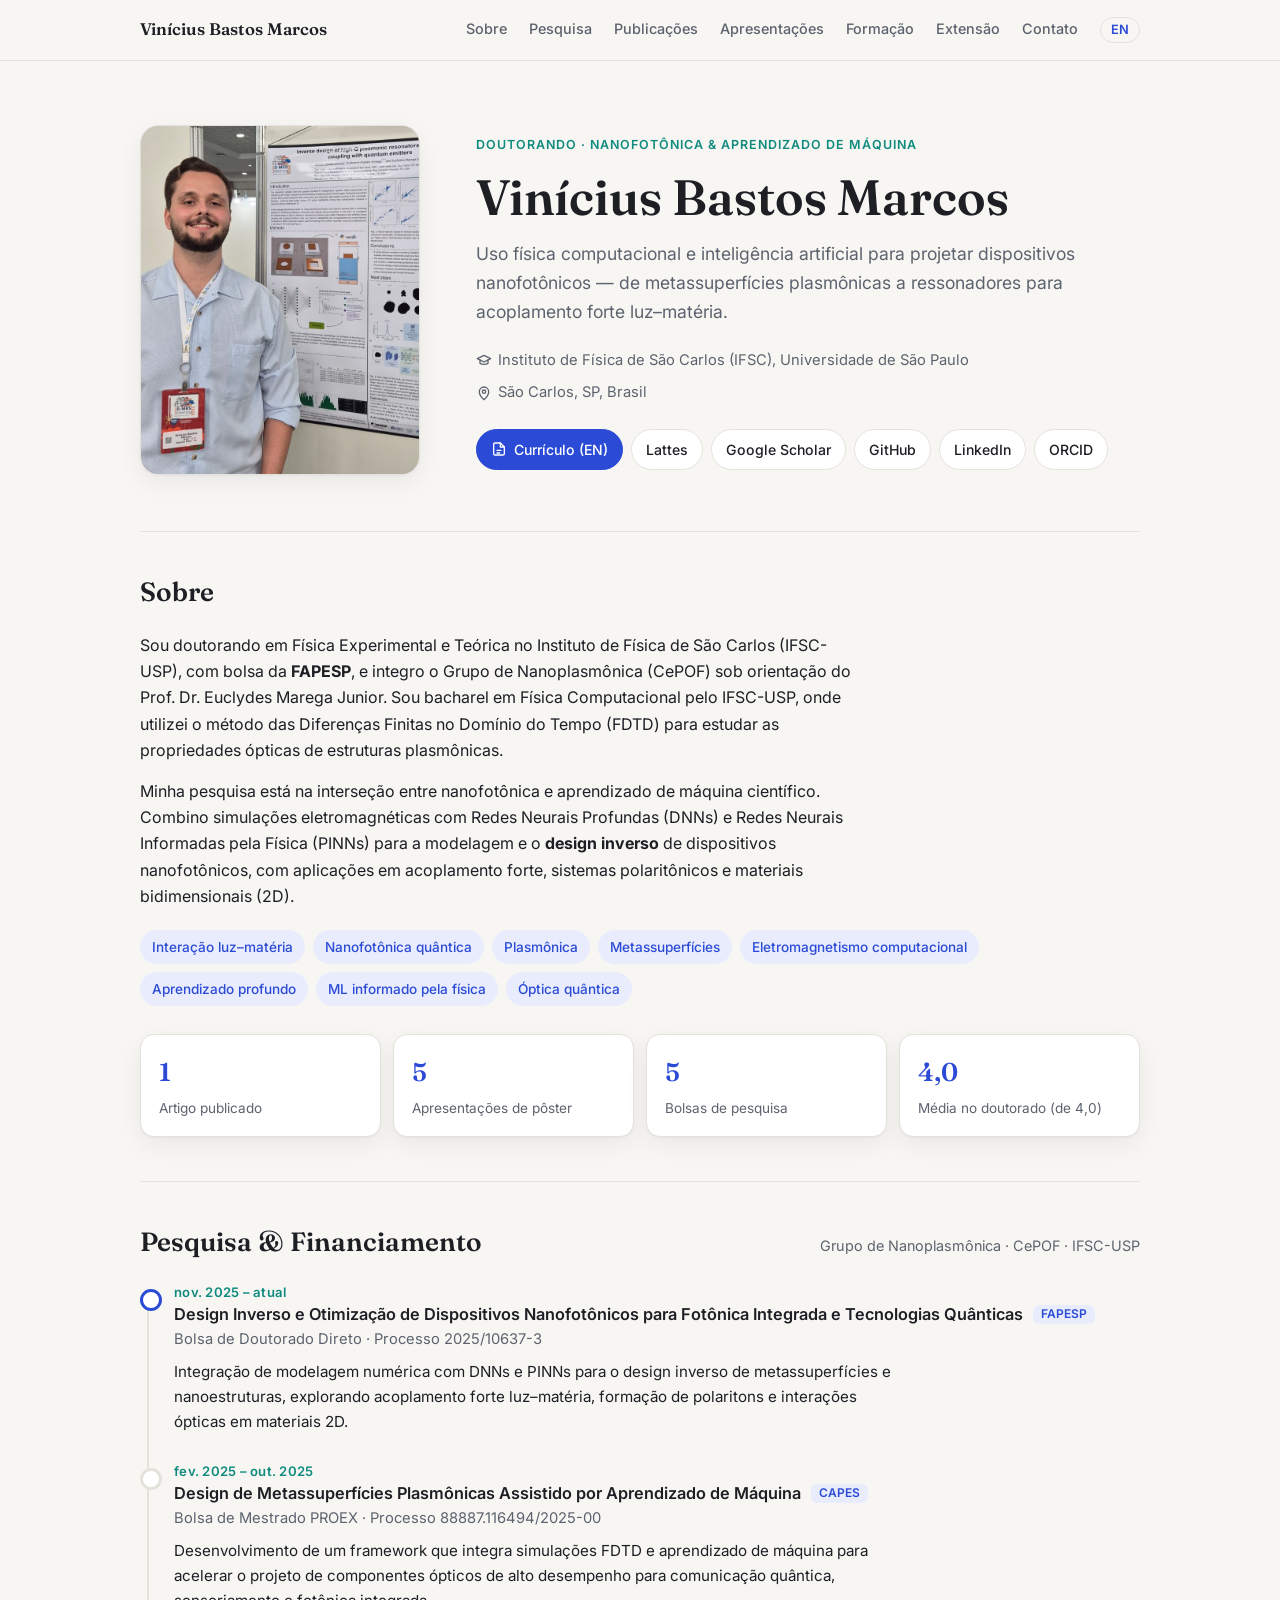
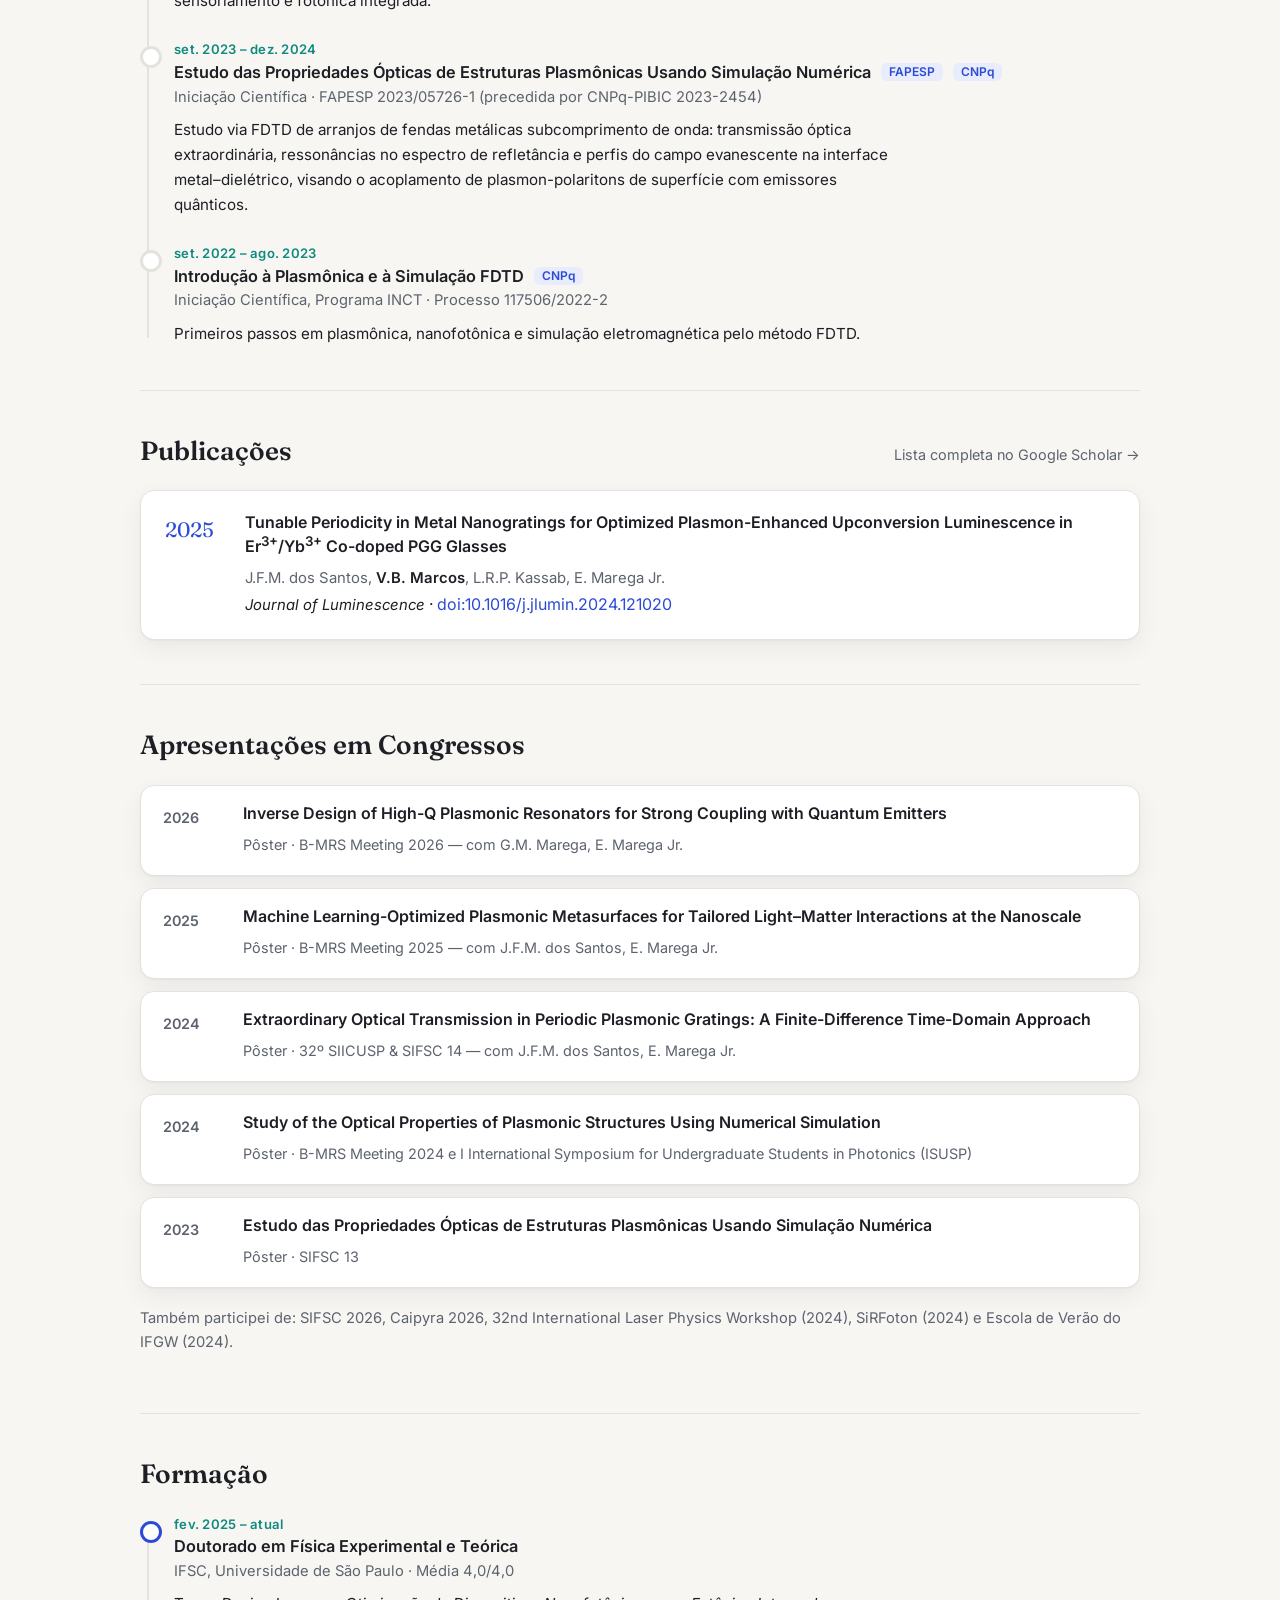
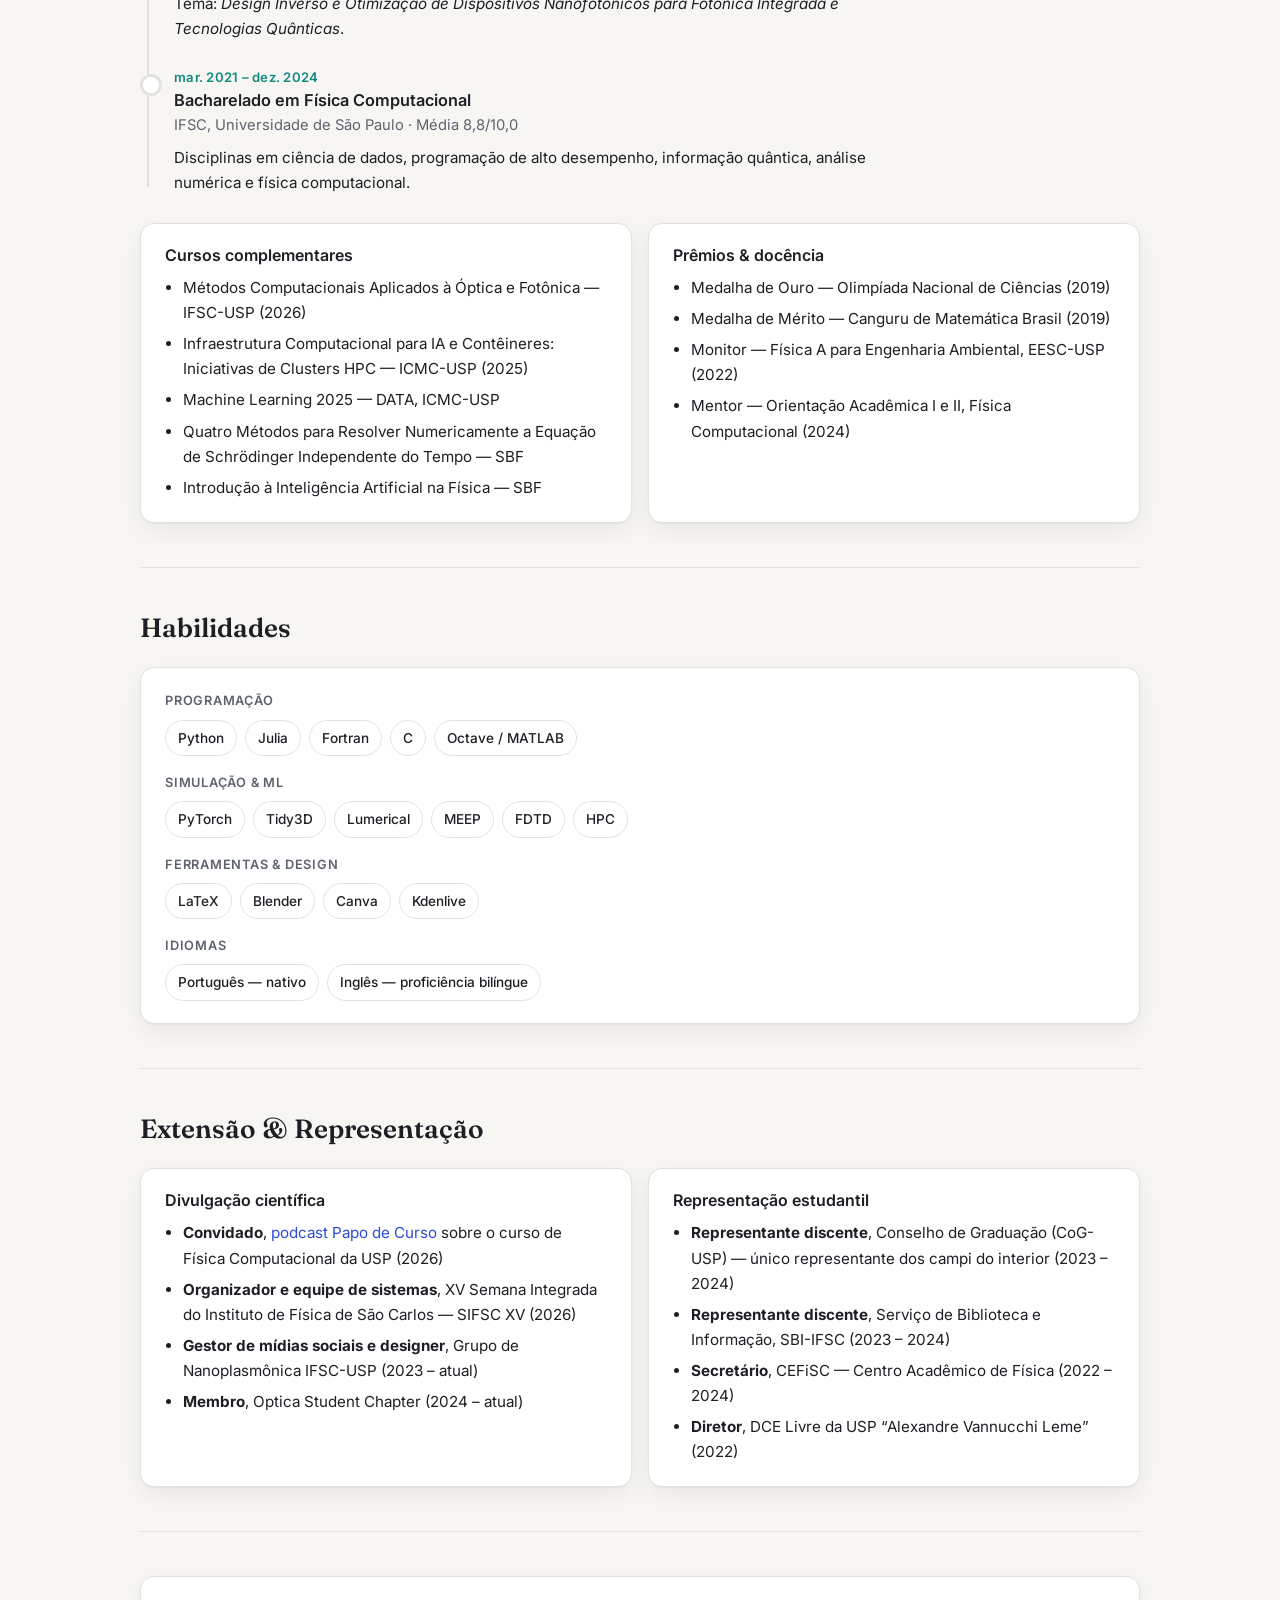
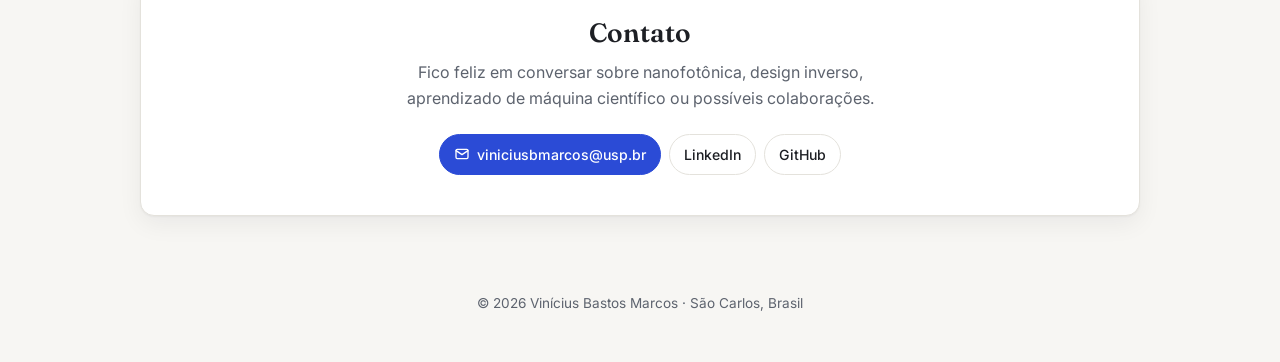
==== pt.html @ 175c8838 "Add Portuguese version of the website Add pt.html with the full site translated to Portuguese and a " ====
<!DOCTYPE html>
<html lang="pt-BR">
<head>
<meta charset="UTF-8">
<meta name="viewport" content="width=device-width, initial-scale=1">
<title>Vinícius Bastos Marcos</title>
<meta name="description" content="Vinícius Bastos Marcos — doutorando em Física no IFSC-USP, pesquisando nanofotônica, metassuperfícies e aprendizado de máquina para design inverso.">
<meta property="og:title" content="Vinícius Bastos Marcos">
<meta property="og:description" content="Nanofotônica · Metassuperfícies · Aprendizado de Máquina Científico — IFSC, Universidade de São Paulo">
<meta property="og:image" content="sbpmat26.jpeg">
<link rel="alternate" hreflang="en" href="https://vinibastosm.github.io/">
<link rel="alternate" hreflang="pt-BR" href="https://vinibastosm.github.io/pt.html">

<link rel="preconnect" href="https://fonts.googleapis.com">
<link rel="preconnect" href="https://fonts.gstatic.com" crossorigin>
<link href="https://fonts.googleapis.com/css2?family=Fraunces:opsz,wght@9..144,500;9..144,600&family=Inter:wght@400;500;600&display=swap" rel="stylesheet">

<style>
:root{
  --bg:#f7f6f3;
  --surface:#ffffff;
  --text:#1d1f24;
  --muted:#5d636e;
  --border:#e4e2dc;
  --accent:#2b4bd6;
  --accent-soft:#e8ecfc;
  --accent-2:#0f8a7e;
  --shadow:0 1px 2px rgba(20,20,30,.04),0 8px 24px rgba(20,20,30,.06);
}
@media (prefers-color-scheme: dark){
  :root{
    --bg:#0f1115;
    --surface:#171a21;
    --text:#e7e8eb;
    --muted:#9aa1ad;
    --border:#272b35;
    --accent:#8ea4ff;
    --accent-soft:#1d2440;
    --accent-2:#4fd1c0;
    --shadow:0 1px 2px rgba(0,0,0,.3),0 8px 24px rgba(0,0,0,.25);
  }
}

*{box-sizing:border-box}
html{scroll-behavior:smooth;scroll-padding-top:72px}
body{
  margin:0;
  font-family:"Inter",-apple-system,BlinkMacSystemFont,"Segoe UI",Roboto,Arial,sans-serif;
  font-size:16px;
  line-height:1.65;
  color:var(--text);
  background:var(--bg);
  -webkit-font-smoothing:antialiased;
}
a{color:var(--accent);text-decoration:none}
a:hover{text-decoration:underline}
h1,h2,h3{font-family:"Fraunces",Georgia,serif;font-weight:600;line-height:1.2;margin:0}

.wrap{max-width:1040px;margin:0 auto;padding:0 20px}

/* ---------- nav ---------- */
nav{
  position:sticky;top:0;z-index:10;
  background:color-mix(in srgb,var(--bg) 85%,transparent);
  backdrop-filter:blur(10px);
  border-bottom:1px solid var(--border);
}
nav .wrap{display:flex;align-items:center;justify-content:space-between;height:60px;gap:16px}
.brand{font-family:"Fraunces",serif;font-weight:600;color:var(--text);font-size:1.05rem;white-space:nowrap}
.brand:hover{text-decoration:none}
.nav-links{display:flex;gap:22px;overflow-x:auto;scrollbar-width:none}
.nav-links::-webkit-scrollbar{display:none}
.nav-links a{color:var(--muted);font-size:.9rem;font-weight:500;white-space:nowrap}
.nav-links a:hover{color:var(--text);text-decoration:none}
.nav-links a.lang{
  color:var(--accent);font-weight:600;font-size:.8rem;
  border:1px solid var(--border);border-radius:999px;padding:1px 10px;
}
.nav-links a.lang:hover{border-color:var(--accent)}

/* ---------- hero ---------- */
.hero{
  display:grid;grid-template-columns:280px 1fr;gap:56px;align-items:center;
  padding:64px 0 56px;
}
.photo{
  width:100%;aspect-ratio:4/5;object-fit:cover;object-position:20% 15%;
  border-radius:18px;box-shadow:var(--shadow);
  border:1px solid var(--border);
}
.eyebrow{
  display:inline-block;font-size:.78rem;font-weight:600;letter-spacing:.08em;text-transform:uppercase;
  color:var(--accent-2);margin-bottom:12px;
}
.hero h1{font-size:clamp(2.1rem,5vw,3.1rem);margin-bottom:12px}
.hero .lead{font-size:1.1rem;color:var(--muted);max-width:56ch;margin:0 0 22px}
.meta{display:flex;flex-wrap:wrap;gap:8px 18px;color:var(--muted);font-size:.92rem;margin-bottom:24px}
.meta span{display:inline-flex;align-items:center;gap:6px}
.meta svg{width:16px;height:16px;flex:none}

.links{display:flex;flex-wrap:wrap;gap:8px}
.btn{
  display:inline-flex;align-items:center;gap:7px;
  padding:8px 14px;border-radius:999px;font-size:.88rem;font-weight:500;
  border:1px solid var(--border);background:var(--surface);color:var(--text);
  transition:border-color .15s,transform .15s;
}
.btn:hover{text-decoration:none;border-color:var(--accent);transform:translateY(-1px)}
.btn svg{width:16px;height:16px}
.btn.primary{background:var(--accent);border-color:var(--accent);color:#fff}
@media (prefers-color-scheme: dark){.btn.primary{color:#0f1115}}

/* ---------- sections ---------- */
section{padding:44px 0;border-top:1px solid var(--border)}
.section-head{display:flex;align-items:baseline;justify-content:space-between;gap:16px;margin-bottom:24px}
section h2{font-size:1.65rem}
.section-head .aside{color:var(--muted);font-size:.9rem}

.card{
  background:var(--surface);border:1px solid var(--border);border-radius:14px;
  padding:22px 24px;box-shadow:var(--shadow);
}
.prose p{margin:0 0 14px;max-width:72ch}
.prose p:last-child{margin-bottom:0}

.chips{display:flex;flex-wrap:wrap;gap:8px;margin-top:20px}
.chip{
  font-size:.85rem;font-weight:500;padding:6px 12px;border-radius:999px;
  background:var(--accent-soft);color:var(--accent);
}

/* highlight stats */
.stats{display:grid;grid-template-columns:repeat(4,1fr);gap:12px;margin-top:28px}
.stat{padding:16px 18px}
.stat b{display:block;font-family:"Fraunces",serif;font-size:1.6rem;font-weight:600;color:var(--accent)}
.stat span{font-size:.85rem;color:var(--muted)}

/* timeline */
.timeline{list-style:none;margin:0;padding:0;position:relative}
.timeline::before{content:"";position:absolute;left:7px;top:8px;bottom:8px;width:2px;background:var(--border)}
.timeline li{position:relative;padding:0 0 26px 34px}
.timeline li:last-child{padding-bottom:0}
.timeline li::before{
  content:"";position:absolute;left:0;top:7px;width:16px;height:16px;border-radius:50%;
  background:var(--surface);border:3px solid var(--accent);
}
.timeline li.past::before{border-color:var(--border)}
.when{font-size:.82rem;font-weight:600;color:var(--accent-2);letter-spacing:.02em}
.timeline h3{font-family:"Inter",sans-serif;font-size:1.02rem;font-weight:600;margin:2px 0 2px}
.timeline .org{color:var(--muted);font-size:.92rem}
.timeline p{margin:8px 0 0;font-size:.95rem;max-width:72ch}
.tag{
  display:inline-block;font-size:.75rem;font-weight:600;padding:2px 8px;border-radius:6px;
  background:var(--accent-soft);color:var(--accent);margin-left:6px;vertical-align:2px;
}

/* publications */
.pub{display:grid;grid-template-columns:64px 1fr;gap:16px}
.pub .year{font-family:"Fraunces",serif;font-size:1.3rem;color:var(--accent)}
.pub h3{font-family:"Inter",sans-serif;font-size:1.02rem;font-weight:600;margin-bottom:4px}
.pub .authors{color:var(--muted);font-size:.93rem}
.pub .authors b{color:var(--text);font-weight:600}
.pub .venue{font-style:italic;font-size:.93rem}

/* talks */
.talks{display:grid;gap:12px}
.talk{display:grid;grid-template-columns:64px 1fr;gap:16px;padding:18px 22px}
.talk .year{font-weight:600;color:var(--muted);font-size:.9rem;padding-top:2px}
.talk h3{font-family:"Inter",sans-serif;font-size:.98rem;font-weight:600;margin-bottom:2px}
.talk .event{color:var(--muted);font-size:.9rem}
.also{color:var(--muted);font-size:.92rem;margin-top:18px}

/* grids */
.grid-2{display:grid;grid-template-columns:1fr 1fr;gap:16px}
.card h3{font-family:"Inter",sans-serif;font-size:1rem;font-weight:600;margin-bottom:10px}
.card ul{margin:0;padding-left:18px}
.card li{margin-bottom:6px;font-size:.95rem}
.card li:last-child{margin-bottom:0}
.skill-group{margin-bottom:16px}
.skill-group:last-child{margin-bottom:0}
.skill-group .label{font-size:.8rem;font-weight:600;text-transform:uppercase;letter-spacing:.06em;color:var(--muted);margin-bottom:8px}
.skill-group .chips{margin-top:0}
.chip.plain{background:transparent;border:1px solid var(--border);color:var(--text)}

/* contact */
.contact{text-align:center;padding:40px 24px}
.contact h2{margin-bottom:10px}
.contact p{color:var(--muted);margin:0 auto 22px;max-width:52ch}
.contact .links{justify-content:center}

footer{padding:32px 0 48px;text-align:center;color:var(--muted);font-size:.85rem}

@media (max-width:820px){
  .hero{grid-template-columns:1fr;gap:28px;padding:36px 0 40px}
  .photo{max-width:260px}
  .stats{grid-template-columns:repeat(2,1fr)}
  .grid-2{grid-template-columns:1fr}
}
@media (max-width:560px){
  .brand{display:none}
  nav .wrap{justify-content:flex-start}
  .pub,.talk{grid-template-columns:1fr;gap:4px}
  .card{padding:18px}
}
</style>

</head>

<body>

<nav>
  <div class="wrap">
    <a href="#top" class="brand">Vinícius Bastos Marcos</a>
    <div class="nav-links">
      <a href="#sobre">Sobre</a>
      <a href="#pesquisa">Pesquisa</a>
      <a href="#publicacoes">Publicações</a>
      <a href="#apresentacoes">Apresentações</a>
      <a href="#formacao">Formação</a>
      <a href="#extensao">Extensão</a>
      <a href="#contato">Contato</a>
      <a href="index.html" class="lang" hreflang="en" lang="en" title="English version">EN</a>
    </div>
  </div>
</nav>

<main class="wrap" id="top">

<!-- ================= HERO ================= -->
<header class="hero">
  <img src="sbpmat26.jpeg" class="photo" alt="Vinícius Bastos Marcos apresentando um pôster no B-MRS Meeting 2026">

  <div>
    <span class="eyebrow">Doutorando · Nanofotônica &amp; Aprendizado de Máquina</span>
    <h1>Vinícius Bastos Marcos</h1>
    <p class="lead">
      Uso física computacional e inteligência artificial para projetar dispositivos nanofotônicos —
      de metassuperfícies plasmônicas a ressonadores para acoplamento forte luz–matéria.
    </p>

    <div class="meta">
      <span>
        <svg viewBox="0 0 24 24" fill="none" stroke="currentColor" stroke-width="2" stroke-linecap="round" stroke-linejoin="round"><path d="M22 10 12 5 2 10l10 5 10-5z"/><path d="M6 12v5c3 2 9 2 12 0v-5"/></svg>
        Instituto de Física de São Carlos (IFSC), Universidade de São Paulo
      </span>
      <span>
        <svg viewBox="0 0 24 24" fill="none" stroke="currentColor" stroke-width="2" stroke-linecap="round" stroke-linejoin="round"><path d="M12 22s7-6.2 7-12a7 7 0 1 0-14 0c0 5.8 7 12 7 12z"/><circle cx="12" cy="10" r="2.5"/></svg>
        São Carlos, SP, Brasil
      </span>
    </div>

    <div class="links">
      <a class="btn primary" href="CV___Inglês.pdf">
        <svg viewBox="0 0 24 24" fill="none" stroke="currentColor" stroke-width="2" stroke-linecap="round" stroke-linejoin="round"><path d="M14 3H6a2 2 0 0 0-2 2v14a2 2 0 0 0 2 2h12a2 2 0 0 0 2-2V9z"/><path d="M14 3v6h6M9 14h6M9 18h4"/></svg>
        Currículo (EN)
      </a>
      <a class="btn" href="http://lattes.cnpq.br/2111967318340206">Lattes</a>
      <a class="btn" href="https://scholar.google.com/citations?hl=pt-BR&user=3j4LFuMAAAAJ">Google Scholar</a>
      <a class="btn" href="https://github.com/vinibastosm">GitHub</a>
      <a class="btn" href="https://www.linkedin.com/in/vin%C3%ADcius-bastos-marcos-4b3aa6317/">LinkedIn</a>
      <a class="btn" href="https://orcid.org/0009-0009-8980-2168">ORCID</a>
    </div>
  </div>
</header>

<!-- ================= SOBRE ================= -->
<section id="sobre">
  <div class="section-head"><h2>Sobre</h2></div>
  <div class="prose">
    <p>
      Sou doutorando em Física Experimental e Teórica no Instituto de Física de São Carlos (IFSC-USP), com
      bolsa da <strong>FAPESP</strong>, e integro o Grupo de Nanoplasmônica (CePOF) sob orientação do
      Prof. Dr. Euclydes Marega Junior. Sou bacharel em Física Computacional pelo IFSC-USP, onde utilizei o
      método das Diferenças Finitas no Domínio do Tempo (FDTD) para estudar as propriedades ópticas de
      estruturas plasmônicas.
    </p>
    <p>
      Minha pesquisa está na interseção entre nanofotônica e aprendizado de máquina científico. Combino
      simulações eletromagnéticas com Redes Neurais Profundas (DNNs) e Redes Neurais Informadas pela Física
      (PINNs) para a modelagem e o <strong>design inverso</strong> de dispositivos nanofotônicos, com
      aplicações em acoplamento forte, sistemas polaritônicos e materiais bidimensionais (2D).
    </p>
  </div>

  <div class="chips">
    <span class="chip">Interação luz–matéria</span>
    <span class="chip">Nanofotônica quântica</span>
    <span class="chip">Plasmônica</span>
    <span class="chip">Metassuperfícies</span>
    <span class="chip">Eletromagnetismo computacional</span>
    <span class="chip">Aprendizado profundo</span>
    <span class="chip">ML informado pela física</span>
    <span class="chip">Óptica quântica</span>
  </div>

  <div class="stats">
    <div class="card stat"><b>1</b><span>Artigo publicado</span></div>
    <div class="card stat"><b>5</b><span>Apresentações de pôster</span></div>
    <div class="card stat"><b>5</b><span>Bolsas de pesquisa</span></div>
    <div class="card stat"><b>4,0</b><span>Média no doutorado (de 4,0)</span></div>
  </div>
</section>

<!-- ================= PESQUISA ================= -->
<section id="pesquisa">
  <div class="section-head">
    <h2>Pesquisa &amp; Financiamento</h2>
    <span class="aside">Grupo de Nanoplasmônica · CePOF · IFSC-USP</span>
  </div>

  <ul class="timeline">
    <li>
      <div class="when">nov. 2025 – atual</div>
      <h3>Design Inverso e Otimização de Dispositivos Nanofotônicos para Fotônica Integrada e Tecnologias Quânticas <span class="tag">FAPESP</span></h3>
      <div class="org">Bolsa de Doutorado Direto · Processo 2025/10637-3</div>
      <p>
        Integração de modelagem numérica com DNNs e PINNs para o design inverso de metassuperfícies e
        nanoestruturas, explorando acoplamento forte luz–matéria, formação de polaritons e interações ópticas
        em materiais 2D.
      </p>
    </li>
    <li class="past">
      <div class="when">fev. 2025 – out. 2025</div>
      <h3>Design de Metassuperfícies Plasmônicas Assistido por Aprendizado de Máquina <span class="tag">CAPES</span></h3>
      <div class="org">Bolsa de Mestrado PROEX · Processo 88887.116494/2025-00</div>
      <p>
        Desenvolvimento de um framework que integra simulações FDTD e aprendizado de máquina para acelerar o
        projeto de componentes ópticos de alto desempenho para comunicação quântica, sensoriamento e fotônica
        integrada.
      </p>
    </li>
    <li class="past">
      <div class="when">set. 2023 – dez. 2024</div>
      <h3>Estudo das Propriedades Ópticas de Estruturas Plasmônicas Usando Simulação Numérica <span class="tag">FAPESP</span> <span class="tag">CNPq</span></h3>
      <div class="org">Iniciação Científica · FAPESP 2023/05726-1 (precedida por CNPq-PIBIC 2023-2454)</div>
      <p>
        Estudo via FDTD de arranjos de fendas metálicas subcomprimento de onda: transmissão óptica
        extraordinária, ressonâncias no espectro de refletância e perfis do campo evanescente na interface
        metal–dielétrico, visando o acoplamento de plasmon-polaritons de superfície com emissores quânticos.
      </p>
    </li>
    <li class="past">
      <div class="when">set. 2022 – ago. 2023</div>
      <h3>Introdução à Plasmônica e à Simulação FDTD <span class="tag">CNPq</span></h3>
      <div class="org">Iniciação Científica, Programa INCT · Processo 117506/2022-2</div>
      <p>Primeiros passos em plasmônica, nanofotônica e simulação eletromagnética pelo método FDTD.</p>
    </li>
  </ul>
</section>

<!-- ================= PUBLICAÇÕES ================= -->
<section id="publicacoes">
  <div class="section-head">
    <h2>Publicações</h2>
    <a class="aside" href="https://scholar.google.com/citations?hl=pt-BR&user=3j4LFuMAAAAJ">Lista completa no Google Scholar →</a>
  </div>

  <div class="card pub">
    <div class="year">2025</div>
    <div>
      <h3>Tunable Periodicity in Metal Nanogratings for Optimized Plasmon-Enhanced Upconversion Luminescence in Er<sup>3+</sup>/Yb<sup>3+</sup> Co-doped PGG Glasses</h3>
      <div class="authors">J.F.M. dos Santos, <b>V.B. Marcos</b>, L.R.P. Kassab, E. Marega Jr.</div>
      <div><span class="venue">Journal of Luminescence</span> · <a href="https://doi.org/10.1016/j.jlumin.2024.121020">doi:10.1016/j.jlumin.2024.121020</a></div>
    </div>
  </div>
</section>

<!-- ================= APRESENTAÇÕES ================= -->
<section id="apresentacoes">
  <div class="section-head"><h2>Apresentações em Congressos</h2></div>

  <div class="talks">
    <div class="card talk">
      <div class="year">2026</div>
      <div>
        <h3>Inverse Design of High-Q Plasmonic Resonators for Strong Coupling with Quantum Emitters</h3>
        <div class="event">Pôster · B-MRS Meeting 2026 — com G.M. Marega, E. Marega Jr.</div>
      </div>
    </div>
    <div class="card talk">
      <div class="year">2025</div>
      <div>
        <h3>Machine Learning-Optimized Plasmonic Metasurfaces for Tailored Light–Matter Interactions at the Nanoscale</h3>
        <div class="event">Pôster · B-MRS Meeting 2025 — com J.F.M. dos Santos, E. Marega Jr.</div>
      </div>
    </div>
    <div class="card talk">
      <div class="year">2024</div>
      <div>
        <h3>Extraordinary Optical Transmission in Periodic Plasmonic Gratings: A Finite-Difference Time-Domain Approach</h3>
        <div class="event">Pôster · 32º SIICUSP &amp; SIFSC 14 — com J.F.M. dos Santos, E. Marega Jr.</div>
      </div>
    </div>
    <div class="card talk">
      <div class="year">2024</div>
      <div>
        <h3>Study of the Optical Properties of Plasmonic Structures Using Numerical Simulation</h3>
        <div class="event">Pôster · B-MRS Meeting 2024 e I International Symposium for Undergraduate Students in Photonics (ISUSP)</div>
      </div>
    </div>
    <div class="card talk">
      <div class="year">2023</div>
      <div>
        <h3>Estudo das Propriedades Ópticas de Estruturas Plasmônicas Usando Simulação Numérica</h3>
        <div class="event">Pôster · SIFSC 13</div>
      </div>
    </div>
  </div>

  <p class="also">
    Também participei de: SIFSC 2026, Caipyra 2026, 32nd International Laser Physics Workshop (2024),
    SiRFoton (2024) e Escola de Verão do IFGW (2024).
  </p>
</section>

<!-- ================= FORMAÇÃO ================= -->
<section id="formacao">
  <div class="section-head"><h2>Formação</h2></div>

  <ul class="timeline">
    <li>
      <div class="when">fev. 2025 – atual</div>
      <h3>Doutorado em Física Experimental e Teórica</h3>
      <div class="org">IFSC, Universidade de São Paulo · Média 4,0/4,0</div>
      <p>Tema: <em>Design Inverso e Otimização de Dispositivos Nanofotônicos para Fotônica Integrada e Tecnologias Quânticas</em>.</p>
    </li>
    <li class="past">
      <div class="when">mar. 2021 – dez. 2024</div>
      <h3>Bacharelado em Física Computacional</h3>
      <div class="org">IFSC, Universidade de São Paulo · Média 8,8/10,0</div>
      <p>Disciplinas em ciência de dados, programação de alto desempenho, informação quântica, análise numérica e física computacional.</p>
    </li>
  </ul>

  <div class="grid-2" style="margin-top:28px">
    <div class="card">
      <h3>Cursos complementares</h3>
      <ul>
        <li>Métodos Computacionais Aplicados à Óptica e Fotônica — IFSC-USP (2026)</li>
        <li>Infraestrutura Computacional para IA e Contêineres: Iniciativas de Clusters HPC — ICMC-USP (2025)</li>
        <li>Machine Learning 2025 — DATA, ICMC-USP</li>
        <li>Quatro Métodos para Resolver Numericamente a Equação de Schrödinger Independente do Tempo — SBF</li>
        <li>Introdução à Inteligência Artificial na Física — SBF</li>
      </ul>
    </div>
    <div class="card">
      <h3>Prêmios &amp; docência</h3>
      <ul>
        <li>Medalha de Ouro — Olimpíada Nacional de Ciências (2019)</li>
        <li>Medalha de Mérito — Canguru de Matemática Brasil (2019)</li>
        <li>Monitor — Física A para Engenharia Ambiental, EESC-USP (2022)</li>
        <li>Mentor — Orientação Acadêmica I e II, Física Computacional (2024)</li>
      </ul>
    </div>
  </div>
</section>

<!-- ================= HABILIDADES ================= -->
<section id="habilidades">
  <div class="section-head"><h2>Habilidades</h2></div>
  <div class="card">
    <div class="skill-group">
      <div class="label">Programação</div>
      <div class="chips">
        <span class="chip plain">Python</span><span class="chip plain">Julia</span><span class="chip plain">Fortran</span>
        <span class="chip plain">C</span><span class="chip plain">Octave / MATLAB</span>
      </div>
    </div>
    <div class="skill-group">
      <div class="label">Simulação &amp; ML</div>
      <div class="chips">
        <span class="chip plain">PyTorch</span><span class="chip plain">Tidy3D</span><span class="chip plain">Lumerical</span>
        <span class="chip plain">MEEP</span><span class="chip plain">FDTD</span><span class="chip plain">HPC</span>
      </div>
    </div>
    <div class="skill-group">
      <div class="label">Ferramentas &amp; design</div>
      <div class="chips">
        <span class="chip plain">LaTeX</span><span class="chip plain">Blender</span><span class="chip plain">Canva</span><span class="chip plain">Kdenlive</span>
      </div>
    </div>
    <div class="skill-group">
      <div class="label">Idiomas</div>
      <div class="chips">
        <span class="chip plain">Português — nativo</span><span class="chip plain">Inglês — proficiência bilíngue</span>
      </div>
    </div>
  </div>
</section>

<!-- ================= EXTENSÃO ================= -->
<section id="extensao">
  <div class="section-head"><h2>Extensão &amp; Representação</h2></div>

  <div class="grid-2">
    <div class="card">
      <h3>Divulgação científica</h3>
      <ul>
        <li><strong>Convidado</strong>, <a href="https://youtu.be/1xjhtPMCLeA">podcast Papo de Curso</a> sobre o curso de Física Computacional da USP (2026)</li>
        <li><strong>Organizador e equipe de sistemas</strong>, XV Semana Integrada do Instituto de Física de São Carlos — SIFSC XV (2026)</li>
        <li><strong>Gestor de mídias sociais e designer</strong>, Grupo de Nanoplasmônica IFSC-USP (2023 – atual)</li>
        <li><strong>Membro</strong>, Optica Student Chapter (2024 – atual)</li>
      </ul>
    </div>
    <div class="card">
      <h3>Representação estudantil</h3>
      <ul>
        <li><strong>Representante discente</strong>, Conselho de Graduação (CoG-USP) — único representante dos campi do interior (2023 – 2024)</li>
        <li><strong>Representante discente</strong>, Serviço de Biblioteca e Informação, SBI-IFSC (2023 – 2024)</li>
        <li><strong>Secretário</strong>, CEFiSC — Centro Acadêmico de Física (2022 – 2024)</li>
        <li><strong>Diretor</strong>, DCE Livre da USP “Alexandre Vannucchi Leme” (2022)</li>
      </ul>
    </div>
  </div>
</section>

<!-- ================= CONTATO ================= -->
<section id="contato">
  <div class="card contact">
    <h2>Contato</h2>
    <p>Fico feliz em conversar sobre nanofotônica, design inverso, aprendizado de máquina científico ou possíveis colaborações.</p>
    <div class="links">
      <a class="btn primary" href="mailto:viniciusbmarcos@usp.br">
        <svg viewBox="0 0 24 24" fill="none" stroke="currentColor" stroke-width="2" stroke-linecap="round" stroke-linejoin="round"><rect x="3" y="5" width="18" height="14" rx="2"/><path d="m3 7 9 6 9-6"/></svg>
        viniciusbmarcos@usp.br
      </a>
      <a class="btn" href="https://www.linkedin.com/in/vin%C3%ADcius-bastos-marcos-4b3aa6317/">LinkedIn</a>
      <a class="btn" href="https://github.com/vinibastosm">GitHub</a>
    </div>
  </div>
</section>

</main>

<footer>© 2026 Vinícius Bastos Marcos · São Carlos, Brasil</footer>

</body>
</html>
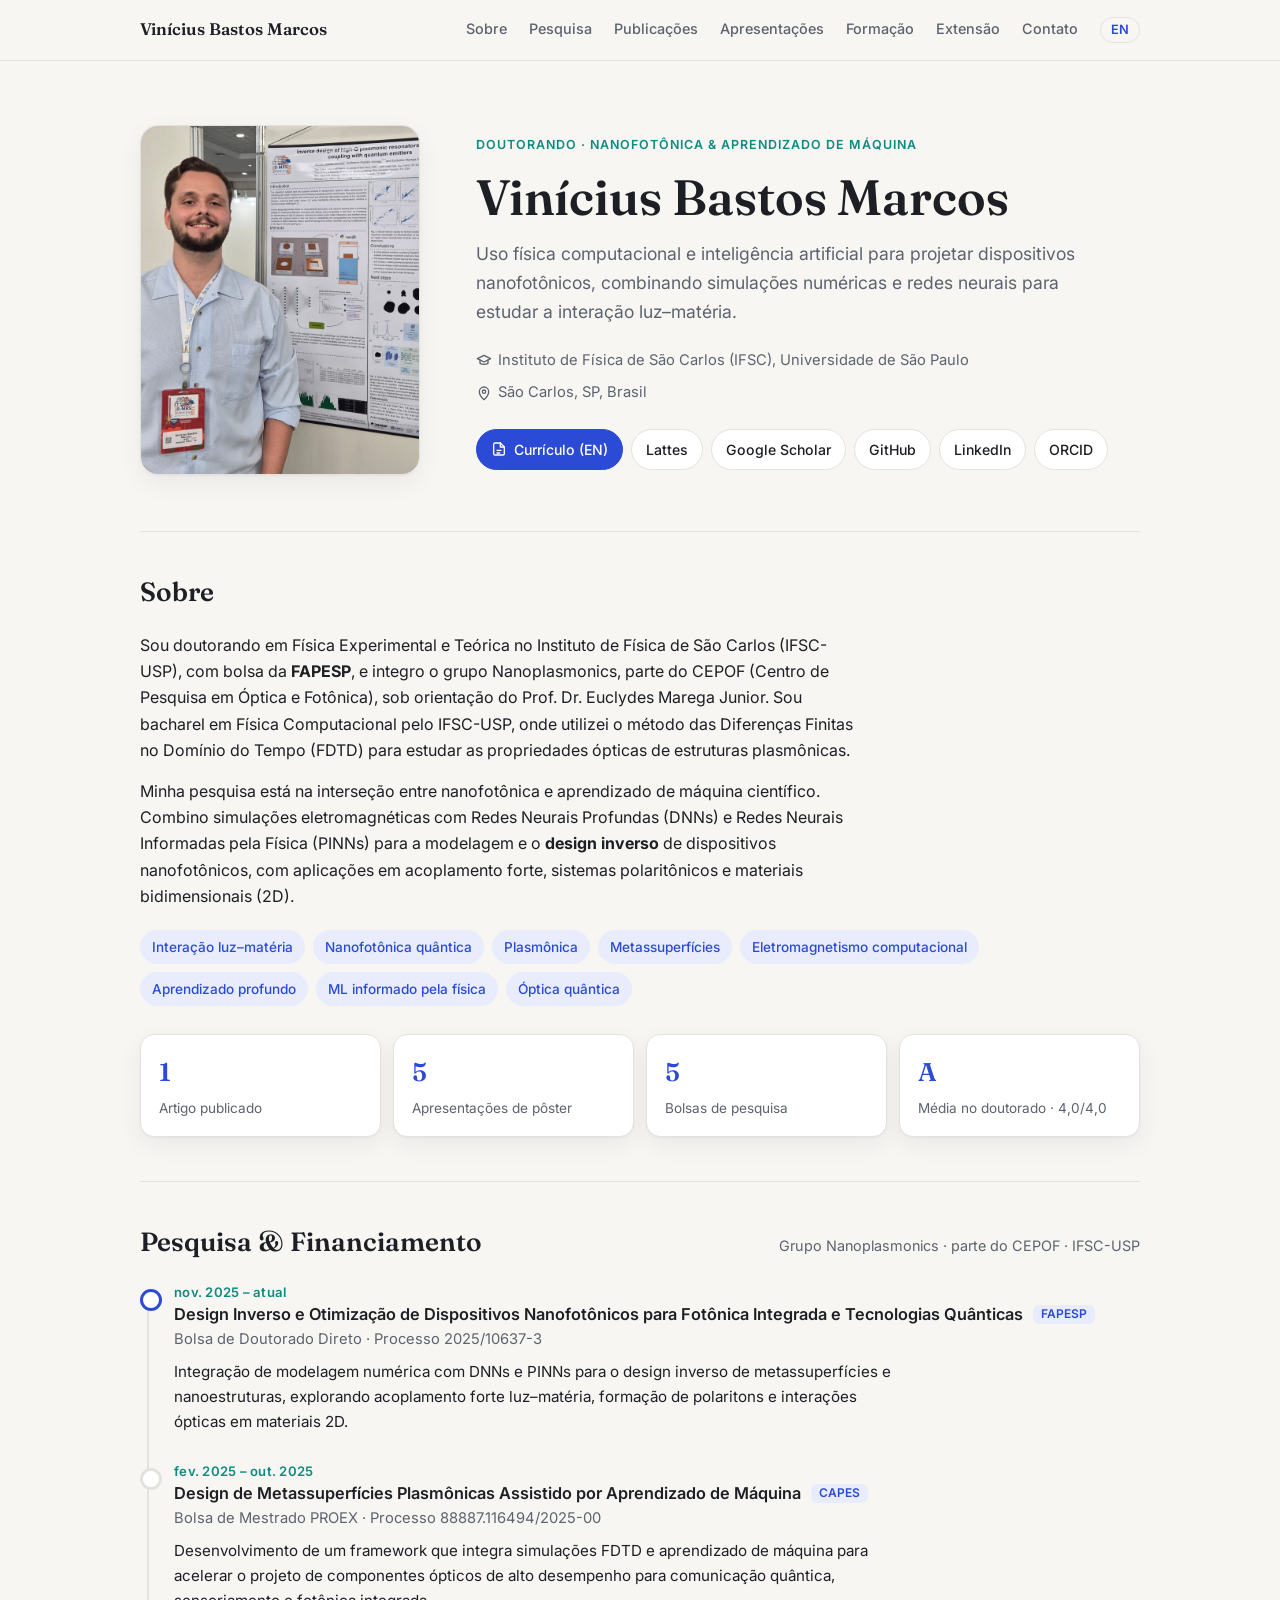
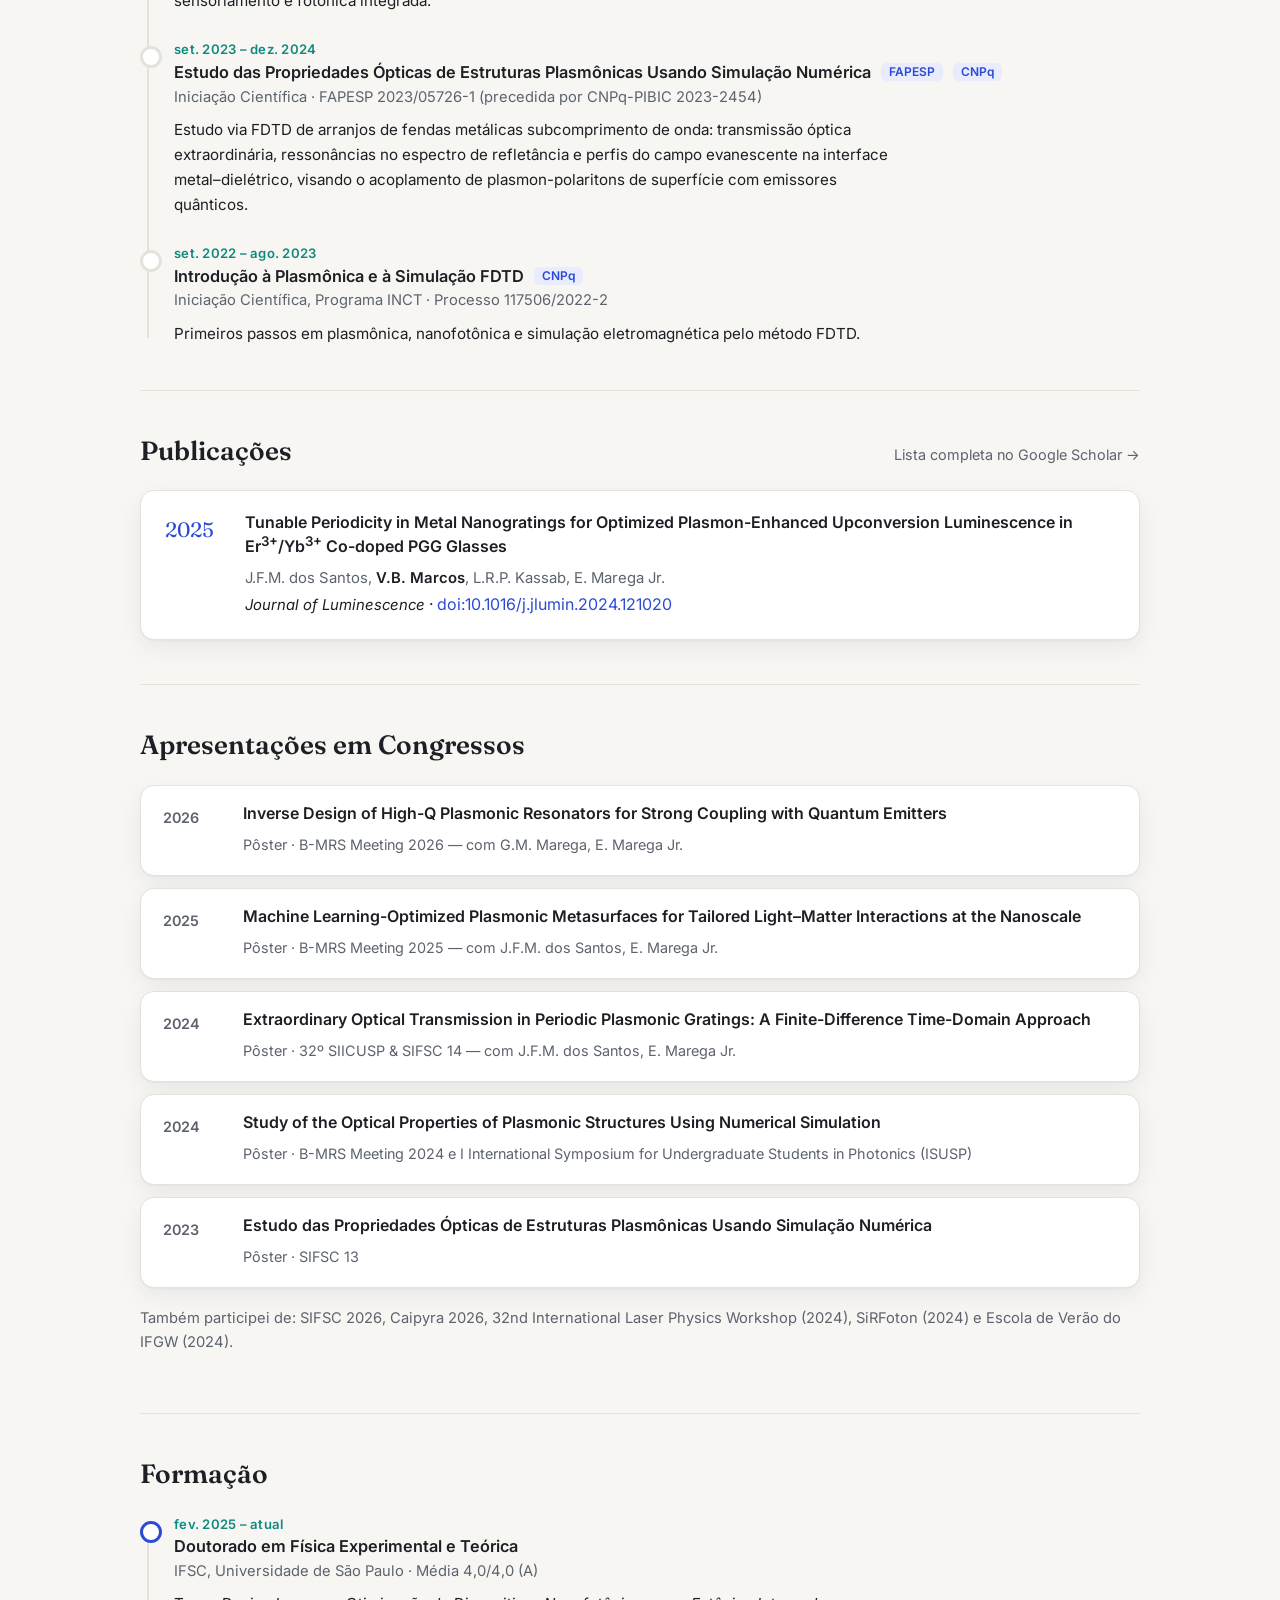
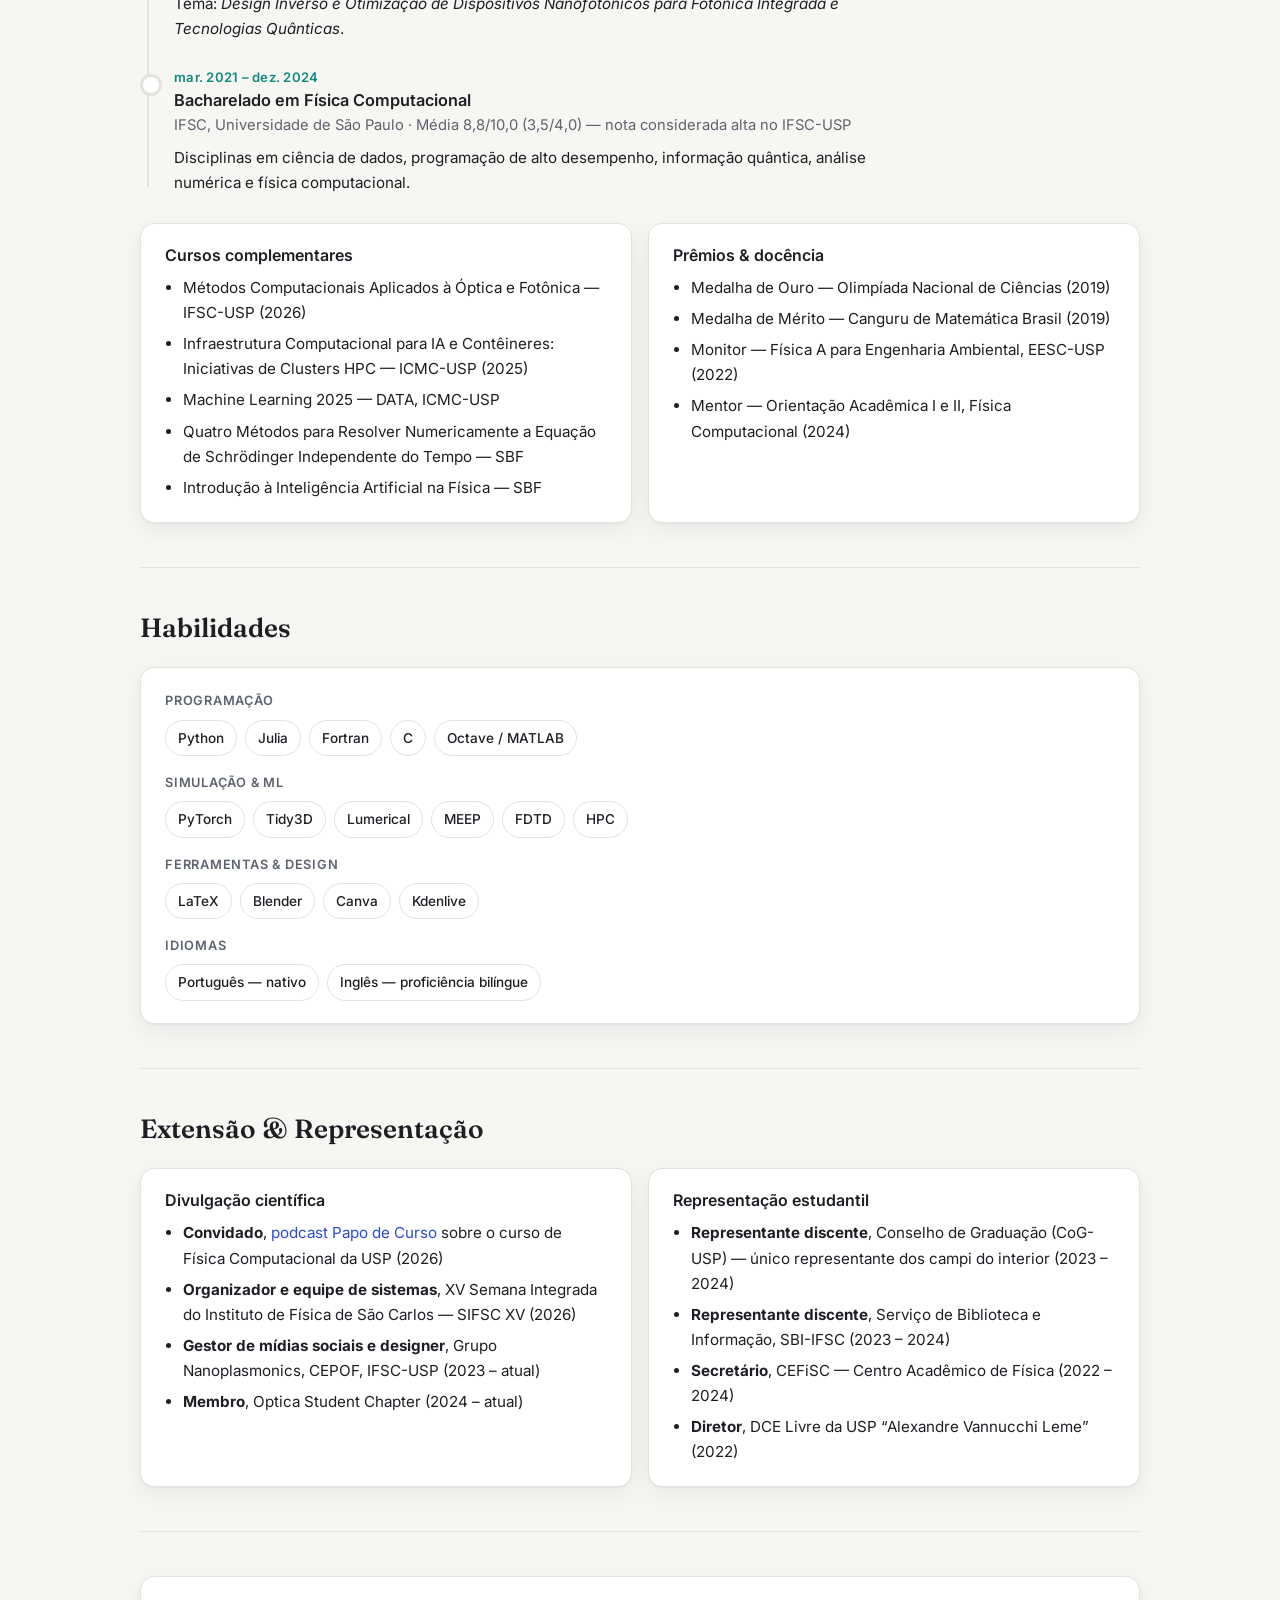
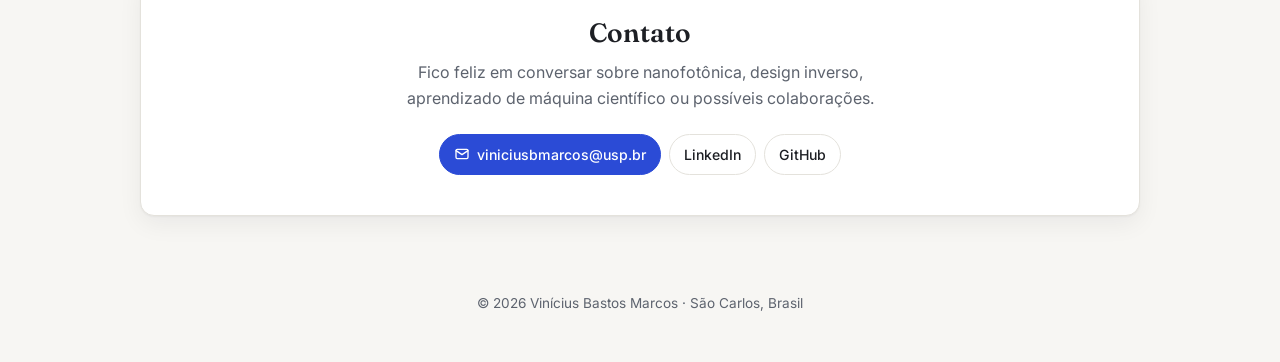
==== commit 3d8b1a0f: "Update group name, GPA highlights and intro text Use the Nanoplasmonics group name in both languages" ====
--- a/pt.html
+++ b/pt.html
@@ -234,8 +234,8 @@
     <span class="eyebrow">Doutorando · Nanofotônica &amp; Aprendizado de Máquina</span>
     <h1>Vinícius Bastos Marcos</h1>
     <p class="lead">
-      Uso física computacional e inteligência artificial para projetar dispositivos nanofotônicos —
-      de metassuperfícies plasmônicas a ressonadores para acoplamento forte luz–matéria.
+      Uso física computacional e inteligência artificial para projetar dispositivos nanofotônicos,
+      combinando simulações numéricas e redes neurais para estudar a interação luz–matéria.
     </p>
 
     <div class="meta">
@@ -269,7 +269,7 @@
   <div class="prose">
     <p>
       Sou doutorando em Física Experimental e Teórica no Instituto de Física de São Carlos (IFSC-USP), com
-      bolsa da <strong>FAPESP</strong>, e integro o Grupo de Nanoplasmônica (CePOF) sob orientação do
+      bolsa da <strong>FAPESP</strong>, e integro o grupo Nanoplasmonics, parte do CEPOF (Centro de Pesquisa em Óptica e Fotônica), sob orientação do
       Prof. Dr. Euclydes Marega Junior. Sou bacharel em Física Computacional pelo IFSC-USP, onde utilizei o
       método das Diferenças Finitas no Domínio do Tempo (FDTD) para estudar as propriedades ópticas de
       estruturas plasmônicas.
@@ -297,7 +297,7 @@
     <div class="card stat"><b>1</b><span>Artigo publicado</span></div>
     <div class="card stat"><b>5</b><span>Apresentações de pôster</span></div>
     <div class="card stat"><b>5</b><span>Bolsas de pesquisa</span></div>
-    <div class="card stat"><b>4,0</b><span>Média no doutorado (de 4,0)</span></div>
+    <div class="card stat"><b>A</b><span>Média no doutorado · 4,0/4,0</span></div>
   </div>
 </section>
 
@@ -305,7 +305,7 @@
 <section id="pesquisa">
   <div class="section-head">
     <h2>Pesquisa &amp; Financiamento</h2>
-    <span class="aside">Grupo de Nanoplasmônica · CePOF · IFSC-USP</span>
+    <span class="aside">Grupo Nanoplasmonics · parte do CEPOF · IFSC-USP</span>
   </div>
 
   <ul class="timeline">
@@ -421,13 +421,13 @@
     <li>
       <div class="when">fev. 2025 – atual</div>
       <h3>Doutorado em Física Experimental e Teórica</h3>
-      <div class="org">IFSC, Universidade de São Paulo · Média 4,0/4,0</div>
+      <div class="org">IFSC, Universidade de São Paulo · Média 4,0/4,0 (A)</div>
       <p>Tema: <em>Design Inverso e Otimização de Dispositivos Nanofotônicos para Fotônica Integrada e Tecnologias Quânticas</em>.</p>
     </li>
     <li class="past">
       <div class="when">mar. 2021 – dez. 2024</div>
       <h3>Bacharelado em Física Computacional</h3>
-      <div class="org">IFSC, Universidade de São Paulo · Média 8,8/10,0</div>
+      <div class="org">IFSC, Universidade de São Paulo · Média 8,8/10,0 (3,5/4,0) — nota considerada alta no IFSC-USP</div>
       <p>Disciplinas em ciência de dados, programação de alto desempenho, informação quântica, análise numérica e física computacional.</p>
     </li>
   </ul>
@@ -498,7 +498,7 @@
       <ul>
         <li><strong>Convidado</strong>, <a href="https://youtu.be/1xjhtPMCLeA">podcast Papo de Curso</a> sobre o curso de Física Computacional da USP (2026)</li>
         <li><strong>Organizador e equipe de sistemas</strong>, XV Semana Integrada do Instituto de Física de São Carlos — SIFSC XV (2026)</li>
-        <li><strong>Gestor de mídias sociais e designer</strong>, Grupo de Nanoplasmônica IFSC-USP (2023 – atual)</li>
+        <li><strong>Gestor de mídias sociais e designer</strong>, Grupo Nanoplasmonics, CEPOF, IFSC-USP (2023 – atual)</li>
         <li><strong>Membro</strong>, Optica Student Chapter (2024 – atual)</li>
       </ul>
     </div>
